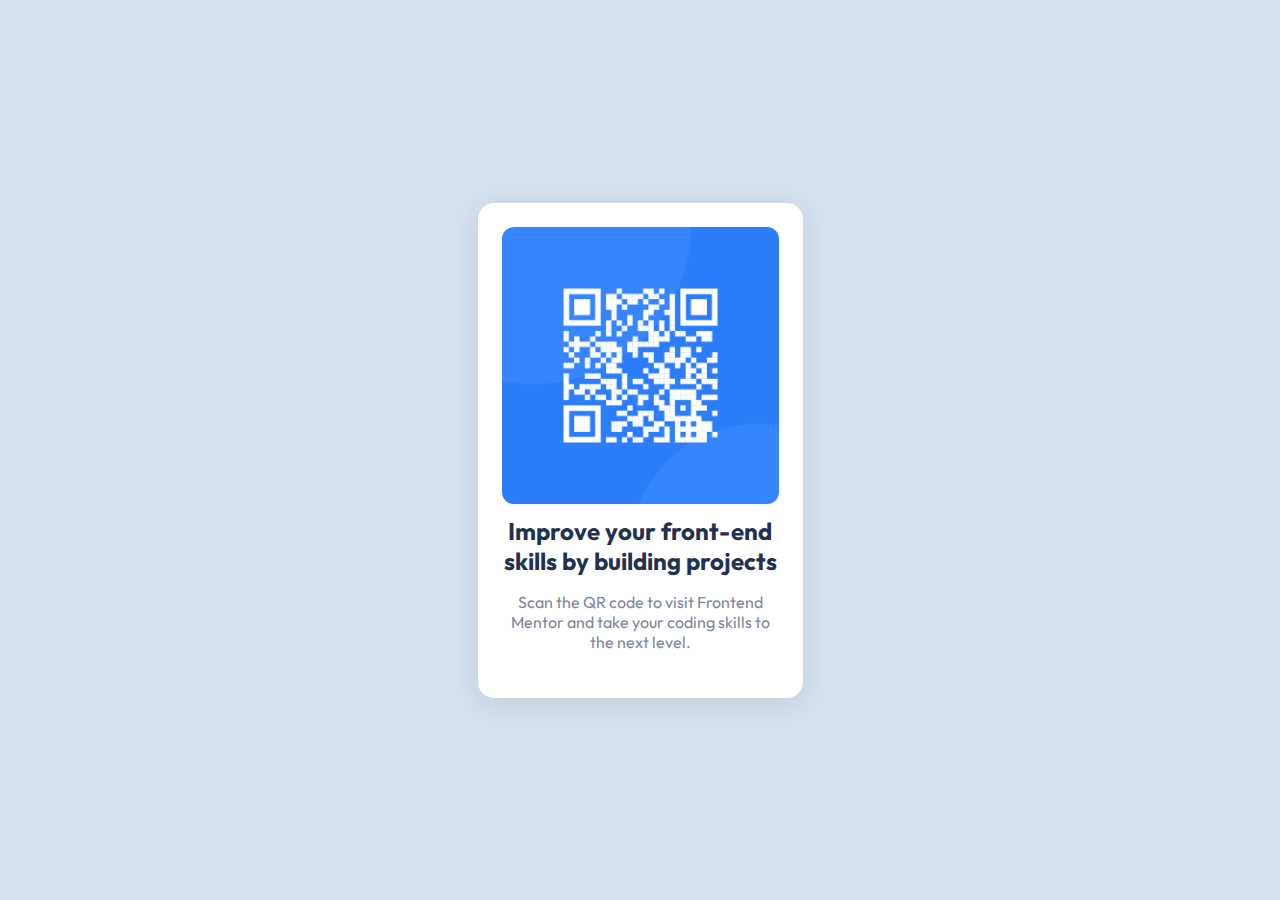
==== qr-code-component-main/index.html @ a7e4d8cc "Initial commit" ====
<!DOCTYPE html>
<html lang="en">
  <head>
    <meta charset="UTF-8" />
    <meta name="viewport" content="width=device-width, initial-scale=1.0" />
    <!-- displays site properly based on user's device -->
    <link
      rel="icon"
      type="image/png"
      sizes="32x32"
      href="./images/favicon-32x32.png"
    />
    <link rel="stylesheet" href="./styles.css">
    <title>Frontend Mentor | QR code component</title>

    <!-- Feel free to remove these styles or customise in your own stylesheet 👍 -->
    <style>
    
    </style>
  </head>
  <body>
    <main>
      <div class="card">
        <img src="./images/image-qr-code.png" alt="" />
        <div class="text-wrapper">
          <h1>Improve your front-end skills by building projects</h1>
          <p>
            Scan the QR code to visit Frontend Mentor and take your coding
            skills to the next level.
          </p>
        </div>
      </div>
    </main>
  </body>
</html>
---- qr-code-component-main/styles.css ----
@import url("https://fonts.googleapis.com/css2?family=Outfit:wght@100..900&display=swap");

* {
  box-sizing: border-box;
  margin: 0;
}

body {
  background-color: hsl(212, 45%, 89%);
  min-height: 100vh;
  display: flex;
  align-items: center;
  justify-content: center;
  font-family: "Outfit", sans-serif;
  font-size: 15px;
  padding: 20px;
}

.card {
  max-width: 325px;
  height: 495px;
  text-align: center;
  background-color: hsl(0, 0%, 100%);
  padding: 1.5rem;
  border-radius: 1rem;
  box-shadow: 0 5px 30px hsla(0, 0%, 0%, 0.1);

}

.card img {
    max-width: 100%;
    border-radius: 0.75rem;
    height: auto;
}
.text-wrapper {
    /* padding: 1.5rem 1.25rem; */
    text-align: center;
    margin-top: .50rem;
  }
  
  .text-wrapper h1 {
    color: hsl(218, 44%, 22%);
    font-weight: 700;
    /* padding-bottom: 1rem; */
    font-size: 1.5rem;
    margin-bottom: 1rem;
  }
  
  .text-wrapper p {
    color: hsl(220, 15%, 55%);
    font-weight: 400;
    font-size: 1rem;

}
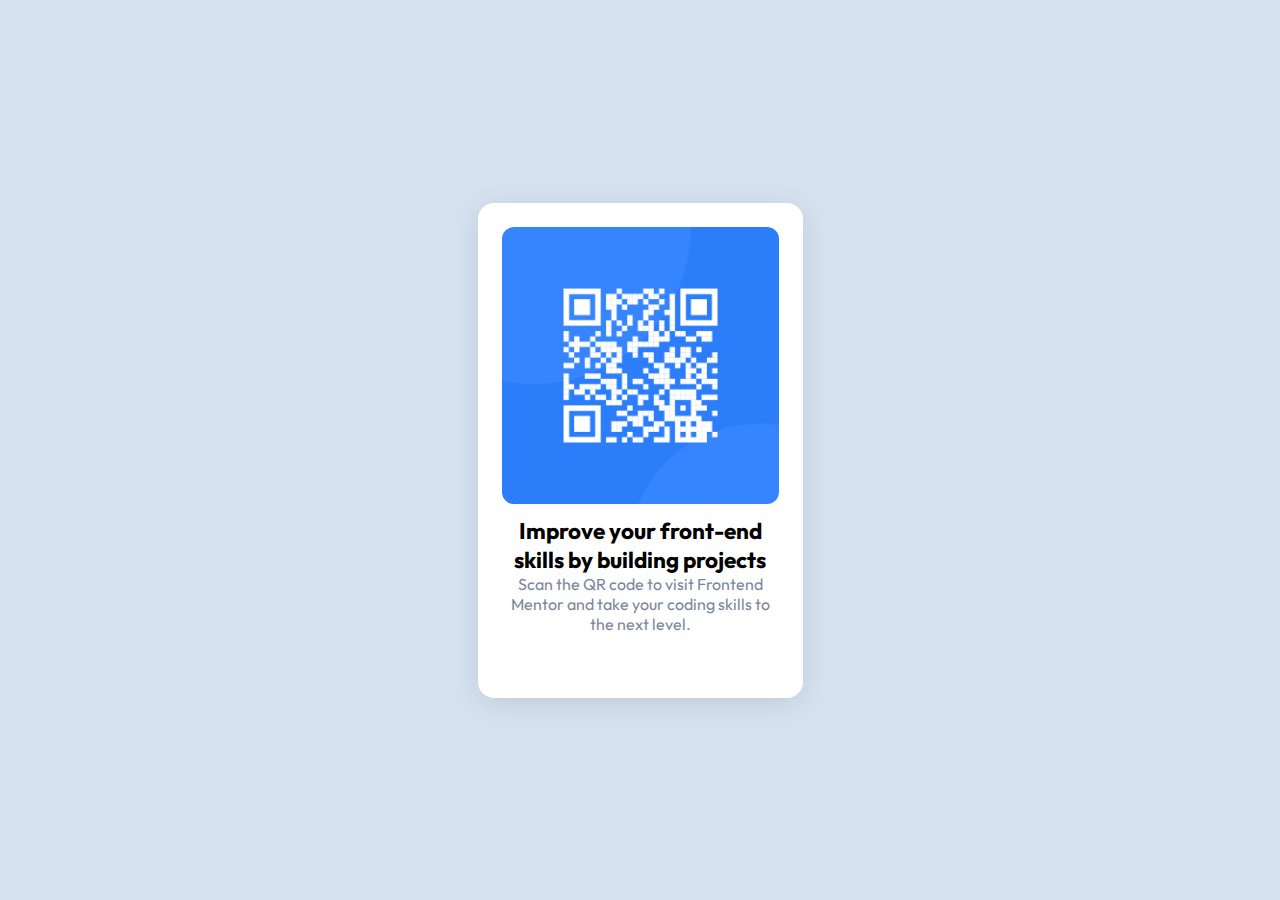
==== commit 3ee6dbb3: "Update index.html" ====
--- a/qr-code-component-main/index.html
+++ b/qr-code-component-main/index.html
@@ -21,9 +21,9 @@
   <body>
     <main>
       <div class="card">
-        <img src="./images/image-qr-code.png" alt="" />
+        <img src="./images/image-qr-code.png" alt="Scan this QR code to visit the Frontend Mentor website" />
         <div class="text-wrapper">
-          <h1>Improve your front-end skills by building projects</h1>
+          <h2>Improve your front-end skills by building projects</h2>
           <p>
             Scan the QR code to visit Frontend Mentor and take your coding
             skills to the next level.
